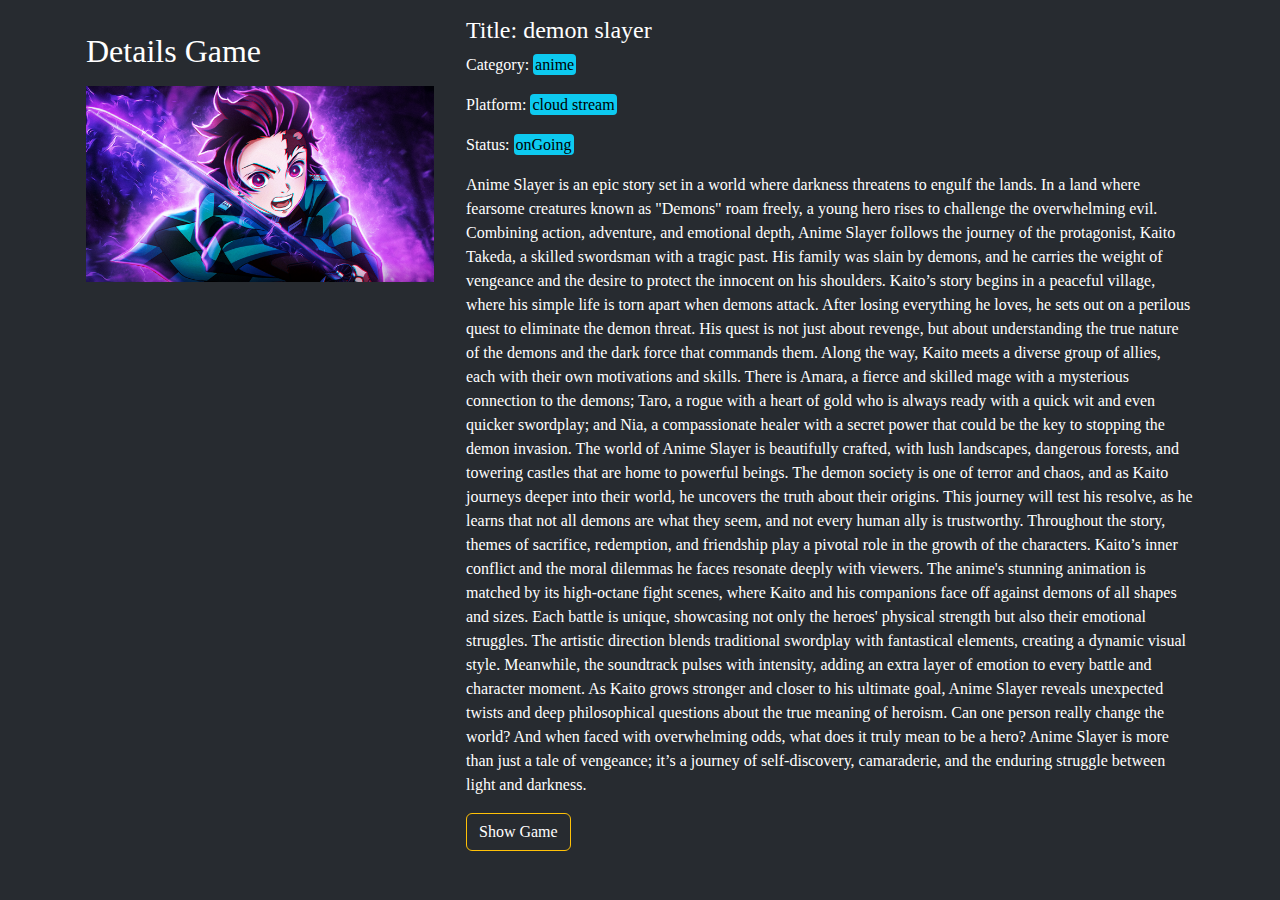
==== details.html @ d9bd1014 "Base HTML and CSS" ====
<!DOCTYPE html>
<html lang="en">
<head>
    <meta charset="UTF-8">
    <meta name="viewport" content="width=device-width, initial-scale=1.0">
    <title>Details</title>

    <link rel="stylesheet" href="css/all.min.css">
    <link rel="stylesheet" href="css/bootstrap.min.css">
    
    <link rel="stylesheet" href="css/style.css">
</head>
<body>

    <a href="index.html"><i class="fab fa-bootstrap xMark" style="color: #005eff;"></i></a>

    <div class="container">
        <div class="row">
            <div class="col-sm-12 col-md-4 p-3">
                <h2 class="my-3">Details Game</h2>
                <div class="gameImage">
                    <img class="w-100" src="images/kamado tanjiro.png" alt="">
                </div>
            </div>
            <div class="col-sm-12 col-md-8 p-3">
                <div class="detailsCaption">
                    <div class="mainDetails">
                        <h4>Title: <span id="gameName">demon slayer</span></h4>
                        <p>Category: <span class="gener" id="gameCategory">anime</span></p>
                        <p>Platform: <span class="gener" id="gamePlatform">cloud stream</span></p>
                        <p>Status: <span class="gener" id="gameStatus">onGoing</span></p>
                    </div>
                    <div class="description">
                        <p>Anime Slayer is an epic story set in a world where darkness threatens to engulf the lands. In a land where fearsome creatures known as "Demons" roam freely, a young hero rises to challenge the overwhelming evil. Combining action, adventure, and emotional depth, Anime Slayer follows the journey of the protagonist, Kaito Takeda, a skilled swordsman with a tragic past. His family was slain by demons, and he carries the weight of vengeance and the desire to protect the innocent on his shoulders. Kaito’s story begins in a peaceful village, where his simple life is torn apart when demons attack. After losing everything he loves, he sets out on a perilous quest to eliminate the demon threat. His quest is not just about revenge, but about understanding the true nature of the demons and the dark force that commands them. Along the way, Kaito meets a diverse group of allies, each with their own motivations and skills. There is Amara, a fierce and skilled mage with a mysterious connection to the demons; Taro, a rogue with a heart of gold who is always ready with a quick wit and even quicker swordplay; and Nia, a compassionate healer with a secret power that could be the key to stopping the demon invasion. The world of Anime Slayer is beautifully crafted, with lush landscapes, dangerous forests, and towering castles that are home to powerful beings. The demon society is one of terror and chaos, and as Kaito journeys deeper into their world, he uncovers the truth about their origins. This journey will test his resolve, as he learns that not all demons are what they seem, and not every human ally is trustworthy. Throughout the story, themes of sacrifice, redemption, and friendship play a pivotal role in the growth of the characters. Kaito’s inner conflict and the moral dilemmas he faces resonate deeply with viewers. The anime's stunning animation is matched by its high-octane fight scenes, where Kaito and his companions face off against demons of all shapes and sizes. Each battle is unique, showcasing not only the heroes' physical strength but also their emotional struggles. The artistic direction blends traditional swordplay with fantastical elements, creating a dynamic visual style. Meanwhile, the soundtrack pulses with intensity, adding an extra layer of emotion to every battle and character moment. As Kaito grows stronger and closer to his ultimate goal, Anime Slayer reveals unexpected twists and deep philosophical questions about the true meaning of heroism. Can one person really change the world? And when faced with overwhelming odds, what does it truly mean to be a hero? Anime Slayer is more than just a tale of vengeance; it’s a journey of self-discovery, camaraderie, and the enduring struggle between light and darkness. 
                            </p>
                    </div>
                    <a target="_blank" href="" class="btn" id="showGame">Show Game</a>
                </div>
            </div>
        </div>
    </div>




</body>
</html>
---- css/style.css ----
*, *::after, *::before {
    box-sizing: border-box;
}


:root{
    --mainColor: rgb(39, 43, 48);
    --seconColor: rgb(58, 73, 122);
}



body {
    margin: 0;
    background-color: var(--mainColor);
    color: white;
    font-family: cursive;
}



.wrapper {
    background-image: url(../images/wraper.png);
    background-size: cover;
    background-position: center center;
    width: 100%;
    height: 50%;
}


.navbarFilter{
    background-color: var(--seconColor) !important;
    width: 70%;
    padding: 5px;
    margin: auto;
    border-radius: 20px;
    z-index: 999;
}

.hovBlue{
    color: white;
    transition: all 0.6s;
}

.hovBlue:hover{
    color: rgb(0, 153, 204);
}


.fastCap {
    color: rgb(143, 145, 148);
}

.gameCondition{
    position: absolute;
    color: white;
    top: 10px;
    right: 5px;
    background-color: blue;
    padding: 6px;
    border-radius: 5px;
}


.gameItem{
    filter: grayscale(50%);
    transition: all 0.5s;
}


.gameItem:hover{
    filter: grayscale(0%);
    scale: 1.06;
}

.gener{
    color: #000;
    background-color: var(--bs-info);
    padding: 2px;
    border-radius: 4px;
}

#showGame{
    background-color: transparent;
    border: 1px solid var(--bs-warning);
    transition: all 0.6s;
    color: white;
}

#showGame:hover{
    background-color: var(--bs-warning);
}

.xMark {
    position: absolute;
    top: 30px;
    right: 40px;
}




@media screen and (max-width: 768px) {
    .wrapper {
        height: 100px;
        background-size: contain;
    }
}

@media screen and (max-width: 1024px) {
    .wrapper {
        height: 120px;
        background-size: cover;
    }
}

@media screen and (min-width: 1025px) {
    .wrapper {
        height: 150px;
        background-size: cover;
    }
}

@media screen and (min-width: 1440px) {
    .wrapper {
        height: 200px;
    }
}
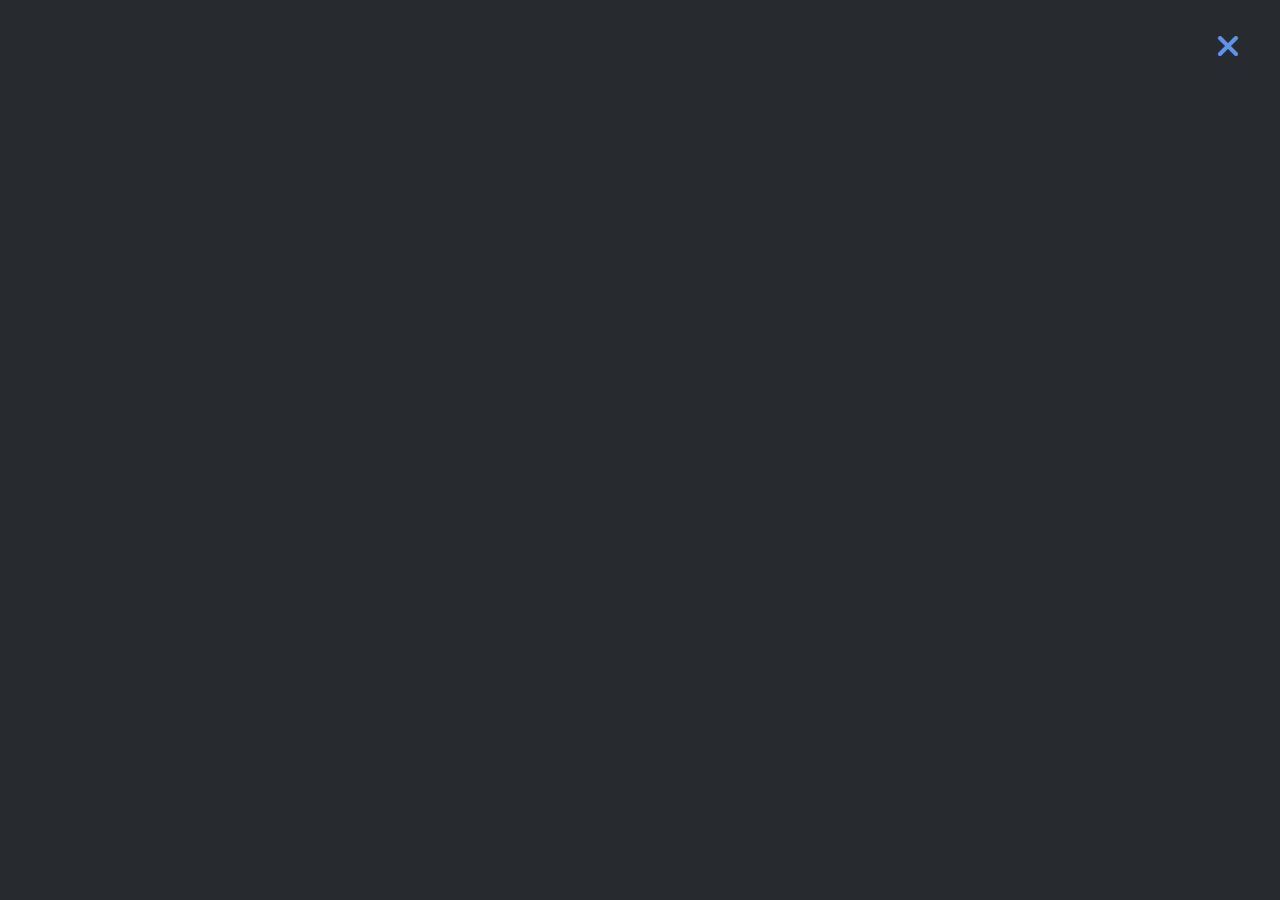
==== commit b613cdb0: "Done *needs some debuging*" ====
--- a/details.html
+++ b/details.html
@@ -12,36 +12,14 @@
 </head>
 <body>
 
-    <a href="index.html"><i class="fab fa-bootstrap xMark" style="color: #005eff;"></i></a>
+    <a href="index.html"><i class="x-mark fa-solid fa-xmark fa-2x" style="color: #5f93ec;"></i></a>
 
-    <div class="container">
-        <div class="row">
-            <div class="col-sm-12 col-md-4 p-3">
-                <h2 class="my-3">Details Game</h2>
-                <div class="gameImage">
-                    <img class="w-100" src="images/kamado tanjiro.png" alt="">
-                </div>
-            </div>
-            <div class="col-sm-12 col-md-8 p-3">
-                <div class="detailsCaption">
-                    <div class="mainDetails">
-                        <h4>Title: <span id="gameName">demon slayer</span></h4>
-                        <p>Category: <span class="gener" id="gameCategory">anime</span></p>
-                        <p>Platform: <span class="gener" id="gamePlatform">cloud stream</span></p>
-                        <p>Status: <span class="gener" id="gameStatus">onGoing</span></p>
-                    </div>
-                    <div class="description">
-                        <p>Anime Slayer is an epic story set in a world where darkness threatens to engulf the lands. In a land where fearsome creatures known as "Demons" roam freely, a young hero rises to challenge the overwhelming evil. Combining action, adventure, and emotional depth, Anime Slayer follows the journey of the protagonist, Kaito Takeda, a skilled swordsman with a tragic past. His family was slain by demons, and he carries the weight of vengeance and the desire to protect the innocent on his shoulders. Kaito’s story begins in a peaceful village, where his simple life is torn apart when demons attack. After losing everything he loves, he sets out on a perilous quest to eliminate the demon threat. His quest is not just about revenge, but about understanding the true nature of the demons and the dark force that commands them. Along the way, Kaito meets a diverse group of allies, each with their own motivations and skills. There is Amara, a fierce and skilled mage with a mysterious connection to the demons; Taro, a rogue with a heart of gold who is always ready with a quick wit and even quicker swordplay; and Nia, a compassionate healer with a secret power that could be the key to stopping the demon invasion. The world of Anime Slayer is beautifully crafted, with lush landscapes, dangerous forests, and towering castles that are home to powerful beings. The demon society is one of terror and chaos, and as Kaito journeys deeper into their world, he uncovers the truth about their origins. This journey will test his resolve, as he learns that not all demons are what they seem, and not every human ally is trustworthy. Throughout the story, themes of sacrifice, redemption, and friendship play a pivotal role in the growth of the characters. Kaito’s inner conflict and the moral dilemmas he faces resonate deeply with viewers. The anime's stunning animation is matched by its high-octane fight scenes, where Kaito and his companions face off against demons of all shapes and sizes. Each battle is unique, showcasing not only the heroes' physical strength but also their emotional struggles. The artistic direction blends traditional swordplay with fantastical elements, creating a dynamic visual style. Meanwhile, the soundtrack pulses with intensity, adding an extra layer of emotion to every battle and character moment. As Kaito grows stronger and closer to his ultimate goal, Anime Slayer reveals unexpected twists and deep philosophical questions about the true meaning of heroism. Can one person really change the world? And when faced with overwhelming odds, what does it truly mean to be a hero? Anime Slayer is more than just a tale of vengeance; it’s a journey of self-discovery, camaraderie, and the enduring struggle between light and darkness. 
-                            </p>
-                    </div>
-                    <a target="_blank" href="" class="btn" id="showGame">Show Game</a>
-                </div>
-            </div>
-        </div>
+    <div class="container selectedGameContainer">
+
     </div>
 
 
-
+<script type="module" src="js/index.js"></script>
 
 </body>
 </html>--- a/css/style.css
+++ b/css/style.css
@@ -37,6 +37,10 @@
     z-index: 999;
 }
 
+.logo-container{
+    width: 60px;
+}
+
 .hovBlue{
     color: white;
     transition: all 0.6s;
@@ -63,8 +67,10 @@
 
 
 .gameItem{
-    filter: grayscale(50%);
+    filter: grayscale(80%);
     transition: all 0.5s;
+    backface-visibility: hidden;
+    cursor: pointer;
 }
 
 
@@ -72,6 +78,16 @@
     filter: grayscale(0%);
     scale: 1.06;
 }
+
+.extraDetails{
+    background-color: #32383e;
+    color: white;
+    margin: 0;
+    padding: 2px;
+    border-radius: 2px;
+}
+
+
 
 .gener{
     color: #000;
@@ -91,12 +107,23 @@
     background-color: var(--bs-warning);
 }
 
-.xMark {
+.x-mark {
     position: absolute;
     top: 30px;
     right: 40px;
 }
 
+
+.lineUp {
+    border: rgb(33, 36, 41) 1px solid;
+    background-color: rgb(38, 42, 46);
+    display: flex;
+    justify-content: space-between;
+    align-items: center;
+    position: relative;
+    height: 30px;
+    padding: 0 10px;
+}
 
 
 
